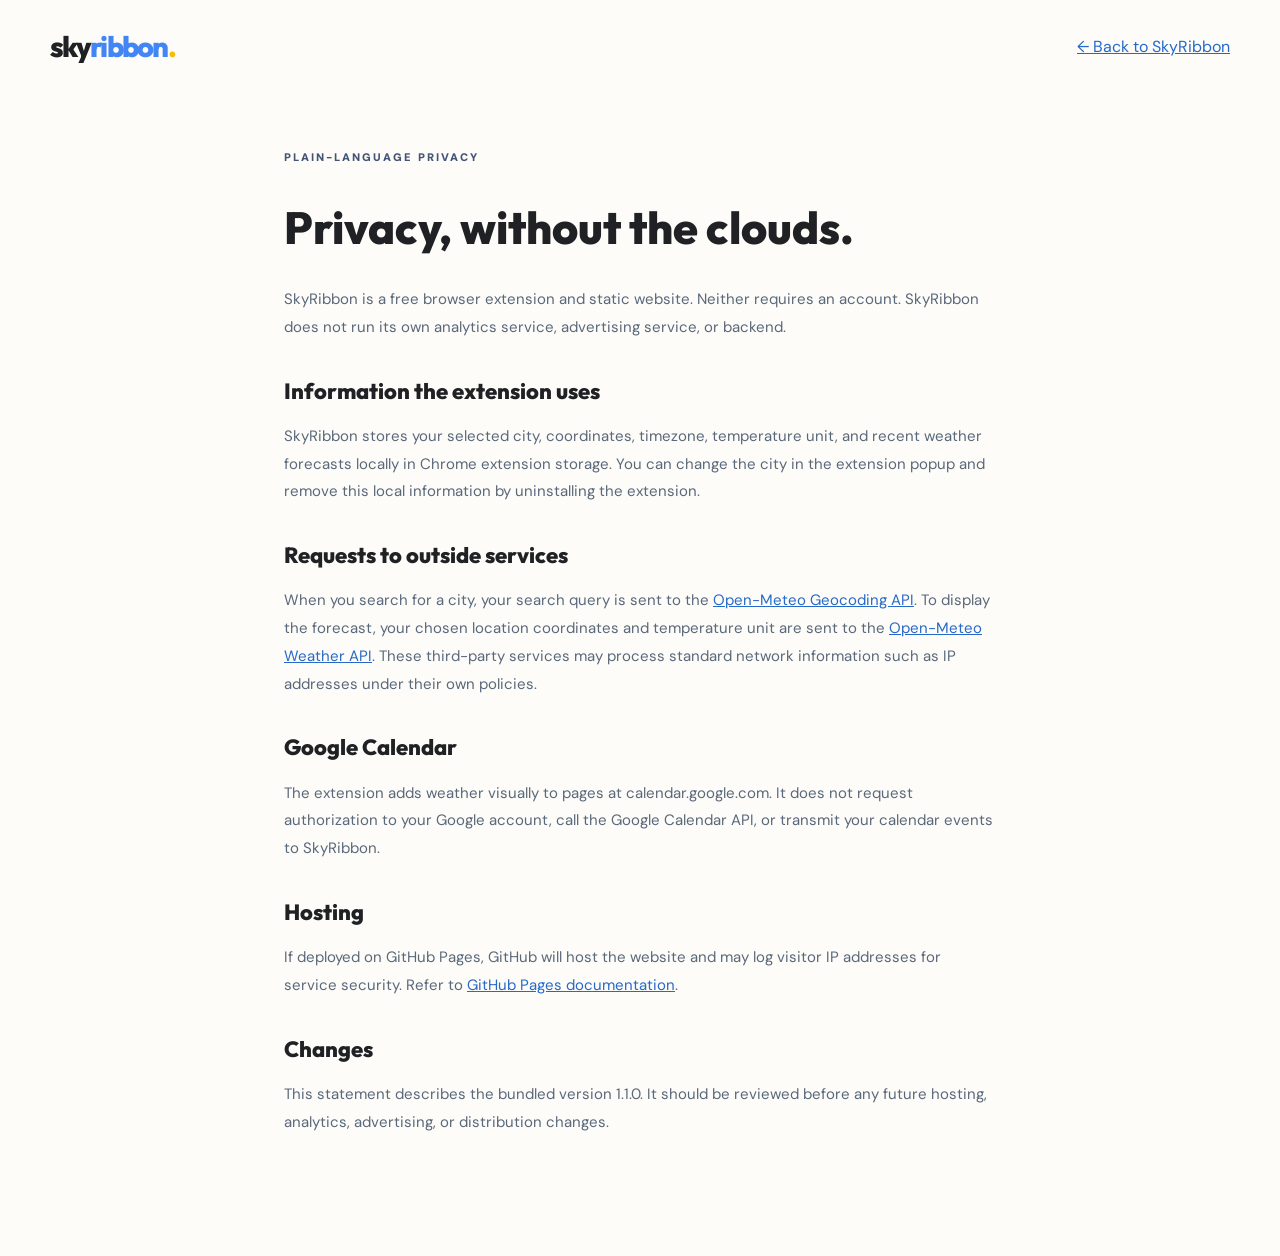
==== privacy.html @ b3537350 "Add files via upload" ====
<!doctype html><html lang="en"><head><meta charset="utf-8"><meta name="viewport" content="width=device-width, initial-scale=1"><title>Privacy — SkyRibbon</title><link rel="stylesheet" href="styles.css"><style>main{max-width:760px;margin:50px auto 120px;padding:0 24px}h1{font:800 45px Outfit,Arial}h2{font:800 22px Outfit,Arial;margin-top:35px}p,li{color:#59687b;font-size:15px;line-height:1.85}a:not(.wordmark){color:#2669c8;text-decoration:underline}</style></head><body><header class="site-header shell"><a class="wordmark" href="index.html"><span>sky<span class="wordmark-color">ribbon</span><span class="wordmark-period">.</span></span></a><a href="index.html">← Back to SkyRibbon</a></header><main><span class="section-kicker">PLAIN-LANGUAGE PRIVACY</span><h1>Privacy, without the clouds.</h1><p>SkyRibbon is a free browser extension and static website. Neither requires an account. SkyRibbon does not run its own analytics service, advertising service, or backend.</p><h2>Information the extension uses</h2><p>SkyRibbon stores your selected city, coordinates, timezone, temperature unit, and recent weather forecasts locally in Chrome extension storage. You can change the city in the extension popup and remove this local information by uninstalling the extension.</p><h2>Requests to outside services</h2><p>When you search for a city, your search query is sent to the <a href="https://open-meteo.com/en/docs/geocoding-api">Open-Meteo Geocoding API</a>. To display the forecast, your chosen location coordinates and temperature unit are sent to the <a href="https://open-meteo.com/en/docs">Open-Meteo Weather API</a>. These third-party services may process standard network information such as IP addresses under their own policies.</p><h2>Google Calendar</h2><p>The extension adds weather visually to pages at calendar.google.com. It does not request authorization to your Google account, call the Google Calendar API, or transmit your calendar events to SkyRibbon.</p><h2>Hosting</h2><p>If deployed on GitHub Pages, GitHub will host the website and may log visitor IP addresses for service security. Refer to <a href="https://docs.github.com/en/pages/getting-started-with-github-pages/what-is-github-pages">GitHub Pages documentation</a>.</p><h2>Changes</h2><p>This statement describes the bundled version 1.1.0. It should be reviewed before any future hosting, analytics, advertising, or distribution changes.</p></main></body></html>
---- styles.css ----
@import url('https://fonts.googleapis.com/css2?family=DM+Sans:wght@400;500;600;700;800&family=Outfit:wght@400;500;600;700;800;900&display=swap');
:root { --blue:#4285f4; --deepblue:#1c5ecc; --red:#ea4335; --yellow:#fbbc04; --green:#34a853; --ink:#202124; --muted:#69727d; --paper:#fdfcf8; --border:#e6e9ee; }
* {box-sizing:border-box} html {scroll-behavior:smooth} body {margin:0;color:var(--ink);background:var(--paper);font:16px/1.55 'DM Sans',Arial,sans-serif;overflow-x:hidden} button,input,select {font:inherit} a {color:inherit;text-decoration:none} .shell{width:min(1180px,calc(100% - 64px));margin:0 auto} a:focus-visible,button:focus-visible,input:focus-visible,select:focus-visible,summary:focus-visible{outline:3px solid #fbbc04;outline-offset:3px} [hidden]{display:none!important}
.site-header{height:94px;display:flex;align-items:center;justify-content:space-between;position:relative;z-index:4}.wordmark{display:inline-flex;gap:8px;align-items:center;font:800 29px/.95 Outfit,Arial,sans-serif;letter-spacing:-1.7px}.brand-icon{display:inline-flex;width:43px;height:43px}.brand-icon svg{width:100%;height:100%}.wordmark-color{color:var(--blue)}.wordmark-period{color:var(--yellow)}.nav-links{display:flex;gap:34px;align-items:center;font-size:13px;font-weight:700}.nav-links>a:not(.nav-pill):hover{color:var(--blue)}.nav-pill{display:inline-flex;align-items:center;gap:13px;background:var(--ink);color:white;padding:13px 20px;border-radius:30px;transition:.2s}.nav-pill:hover{background:var(--blue);transform:translateY(-2px)}.page-confetti{position:absolute;pointer-events:none;z-index:-1}.confetti-one{left:-42px;top:240px;width:100px;height:100px;border:18px solid #fbbc05;border-radius:50%;opacity:.65}.confetti-two{right:-50px;top:590px;width:110px;height:110px;background:#fce8e6;transform:rotate(19deg);border-radius:24px}
.hero{min-height:590px;display:grid;grid-template-columns:1fr 1.05fr;gap:25px;align-items:center;padding-bottom:72px}.hero-copy{padding:12px 0 0}.eyebrow,.section-kicker{font-size:11px;font-weight:900;letter-spacing:2px;color:#435477}.eyebrow-spark,.tiny-star{font-size:20px;color:var(--red);margin-right:8px;vertical-align:middle}.hero h1{font:800 clamp(48px,5vw,75px)/1.08 Outfit,Arial,sans-serif;letter-spacing:-3.7px;margin:20px 0 20px}.sunshine{position:relative;color:var(--blue);white-space:nowrap}.sun-doodle{position:absolute;right:-46px;top:-20px;color:var(--yellow);font:normal 45px sans-serif;transform:rotate(12deg)}.period{color:var(--red)}.hero-description{max-width:460px;font-size:17px;line-height:1.75;color:#606978;margin-bottom:26px}.hero-actions{display:flex;align-items:center;gap:20px;flex-wrap:wrap}.button{display:inline-flex;align-items:center;justify-content:space-between;gap:18px;border:0;border-radius:40px;padding:15px 23px;font-weight:800;font-size:14px;cursor:pointer;transition:transform .18s,background .18s}.button:hover{transform:translateY(-2px)}.button-blue{color:white;background:var(--blue);box-shadow:0 6px 0 rgba(65,133,244,.13)}.button-blue:hover{background:#1e66dc}.button-text{color:#344664;padding-left:2px;padding-right:2px}.button-text:hover{color:var(--blue)}.hero-facts{display:flex;gap:20px;flex-wrap:wrap;margin-top:30px;color:#6d7683;font-size:11px;font-weight:700}.fact-check{color:var(--green);font-size:15px;margin-right:5px}
.hero-illustration{height:500px;position:relative;display:flex;align-items:center;justify-content:center}.big-blue-circle{position:absolute;width:490px;height:490px;background:#e7f0ff;border-radius:50%;right:15px;top:15px}.big-blue-circle:before{content:'';position:absolute;inset:32px;border-radius:50%;border:2px dashed #bdd3fb}.hero-star{position:absolute;font-size:58px;z-index:2}.star-left{left:20px;top:70px;color:var(--red);transform:rotate(15deg)}.star-right{right:6px;bottom:85px;color:var(--green)}.hero-calendar{width:482px;height:329px;background:white;border-radius:22px;border:2px solid #dfe5ef;box-shadow:16px 20px 0 #cfdef8,0 20px 50px rgba(48,92,164,.13);position:relative;z-index:1;transform:rotate(-4deg);overflow:hidden}.fake-header{height:72px;padding:17px 21px;display:flex;align-items:center;gap:12px;border-bottom:1px solid #ecedf2;font-weight:800;font-size:18px}.fake-calendar-icon{background:#4285f4;width:38px;height:38px;border-radius:9px;position:relative;color:white;display:grid;place-items:center;font-size:20px}.icon-rings{position:absolute;top:-4px;width:20px;border-top:5px solid #fbbc05}.fake-dots{display:flex;gap:5px;margin-left:auto}.fake-dots i{width:6px;height:6px;background:#a4b0c0;border-radius:50%}.fake-days,.fake-forecast,.fake-numbers{display:grid;grid-template-columns:repeat(5,minmax(0,1fr));text-align:center;align-items:center}.fake-days{height:36px;font-size:11px;color:#7b8697;font-weight:800;letter-spacing:1px}.fake-forecast{padding:4px 8px;gap:5px}.fake-forecast span{color:white;font-size:10px;background:#476aa7;border-radius:8px;padding:7px 1px;white-space:nowrap;font-weight:800}.fake-numbers{height:56px;font-size:24px;font-weight:700;color:#344259}.fake-events{position:relative;height:125px;border-top:1px solid #e5eaf2;background:repeating-linear-gradient(90deg,#fff 0,#fff calc(20% - 1px),#e8edf3 calc(20% - 1px),#e8edf3 20%)}.event-chip{position:absolute;height:24px;border-radius:5px;padding:3px 10px;font-size:10px;font-weight:800;white-space:nowrap}.yellow-chip{background:#fdf0ba;left:22px;top:14px;width:135px}.green-chip{background:#d7f3df;top:43px;left:38%;width:47%}.red-chip{background:#fce0de;top:78px;right:10px}.floating-sun{position:absolute;z-index:2;top:21px;right:20px;width:96px;height:96px;border-radius:50%;background:#fbbc04;display:grid;place-items:center;transform:rotate(16deg);box-shadow:0 9px 0 #f6d560}.floating-sun span{font-size:63px;color:#fff3d1;line-height:1}.floating-note{position:absolute;bottom:10px;left:5px;z-index:2;background:#fff;border:2px solid #e4e9f1;padding:12px 16px;border-radius:25px;font-size:13px;font-weight:800;transform:rotate(6deg);box-shadow:0 6px 0 #e9ecee}.floating-note span{color:var(--red);margin-left:7px}
.ticker{overflow:hidden;background:#fbbc04;transform:rotate(-1deg) scale(1.01);height:52px;display:flex;align-items:center;white-space:nowrap;box-shadow:0 8px 0 rgba(255,188,4,.1)}.ticker>div{font-size:13px;letter-spacing:1.4px;font-weight:900;word-spacing:5px;min-width:max-content;animation:slide 32s linear infinite}.ticker span{font-size:22px;margin:0 16px;color:#fff}@keyframes slide{to{transform:translateX(-50%)}}
.config-section{padding-top:120px;padding-bottom:130px}.section-heading{text-align:center;margin-bottom:44px}.section-heading h2{font:800 clamp(38px,4.6vw,62px)/1.11 Outfit,Arial,sans-serif;letter-spacing:-2.5px;margin:13px 0 10px}.section-heading>p{color:#717985;max-width:540px;margin:0 auto;font-size:15px}.wavy-blue{color:var(--blue);position:relative}.wavy-blue:after,.wavy-red:after,.wavy-yellow:after{content:'';height:8px;position:absolute;bottom:-8px;left:4px;right:0;border-radius:50%;border-top:4px solid currentColor;transform:rotate(-3deg)}.config-layout{display:grid;grid-template-columns:.83fr 1.17fr;gap:26px;align-items:stretch}.config-card,.preview-card{border:1px solid #e4e8ef;border-radius:28px;background:white;box-shadow:0 14px 35px rgba(45,79,121,.045)}.config-card{padding:35px}.step-counter{background:#fff3c6;color:#956700;font-size:11px;font-weight:900;letter-spacing:1.3px;padding:9px 12px;border-radius:30px}.config-card h3,.preview-card h3{font:800 31px/1.2 Outfit,Arial,sans-serif;letter-spacing:-1px;margin:25px 0 8px}.config-card>p,.preview-card>p{font-size:13px;color:#758090;line-height:1.6}.location-form{margin-top:30px}.location-form label{font-size:11px;color:#526079;font-weight:900;letter-spacing:1px;display:block;margin-bottom:9px}.search-container{position:relative;display:flex;align-items:center;height:57px;border:2px solid #dfe5f0;border-radius:14px;padding:0 15px;gap:10px;color:#6d7890}.search-container:focus-within{border-color:var(--blue);box-shadow:0 0 0 4px #4285f41a}.search-container input{width:100%;min-width:0;border:0;background:transparent;outline:0;color:#1b2b43;font-size:16px;font-weight:700}.search-container input::-webkit-search-cancel-button{-webkit-appearance:none}.search-loading{font-size:24px;animation:spin 1s linear infinite}@keyframes spin{to{transform:rotate(360deg)}}.city-results{position:relative;background:#fff;border:1px solid #d6deeb;box-shadow:0 14px 35px #122c5020;border-radius:12px;margin-top:5px;overflow:hidden;max-height:245px;overflow-y:auto;z-index:5}.city-option{width:100%;display:flex;align-items:center;gap:10px;border:0;background:white;color:#263243;text-align:left;padding:12px 15px;cursor:pointer;border-bottom:1px solid #eef0f5;font-size:13px}.city-option:hover,.city-option:focus-visible{background:#edf4ff}.city-option .option-icon{color:var(--red)}.city-option strong{font-size:13px}.city-option small{display:block;font-size:11px;color:#7b8490}.current-city{display:flex;align-items:center;gap:9px;color:#607286;font-size:11px;font-weight:700;margin:12px 0 23px}.location-pin{color:var(--green)}.selected-check{margin-left:auto;color:var(--green)}.settings-row{display:flex;align-items:end;justify-content:space-between;gap:10px;padding:24px 0;border-top:1px solid #eaedf1}.settings-row label{margin:0 0 3px}.settings-row p{font-size:11px;color:#808a98;margin:0}.settings-row select{border:1px solid #dbe2ed;background:white;padding:10px;border-radius:10px;color:#2d4368;font-size:12px;font-weight:700;max-width:170px}.download-btn{width:100%;margin-top:15px;padding:18px 23px;border-radius:14px;font-size:15px}.download-btn:disabled{opacity:.55;cursor:wait}.download-status{text-align:center;font-size:11px!important;line-height:1.45!important;margin:14px 0 0!important}.download-status.error{color:#b2362b!important}.download-status.success{color:#1c8745!important}
.preview-card{padding:28px;background:#f4f8ff;overflow:hidden}.preview-top{display:flex;align-items:center;justify-content:space-between;font-size:10px;letter-spacing:1.3px;color:#587091;font-weight:900}.live-dot{width:8px;height:8px;border-radius:50%;display:inline-block;background:var(--green);margin-right:6px}.preview-live{background:#e0f4e7;color:#2b8252;padding:7px 10px;border-radius:20px;letter-spacing:0}.preview-card h3{margin-top:30px}.preview-card h3 span{color:var(--blue)}.calendar-preview{background:white;border:1px solid #dce4f2;border-radius:16px;box-shadow:0 10px 25px #1e497017;margin-top:25px;overflow:hidden}.cal-toolbar{height:59px;display:flex;align-items:center;padding:0 15px;gap:12px;border-bottom:1px solid #e9edf4;font-size:14px;font-weight:800}.cal-logo{width:30px;height:31px;background:#eaf2ff;border-radius:6px;position:relative;font:900 19px Outfit;display:grid;place-items:center;letter-spacing:-2px}.cal-logo-blue{color:#4285f4;display:inline}.cal-logo-green{color:#34a853;position:absolute;left:15px}.cal-mini-actions{margin-left:auto;color:#b0b8c4;font-weight:500}.cal-weather,.cal-days,.cal-dates{display:grid;grid-template-columns:repeat(7,minmax(0,1fr));align-items:center;text-align:center}.cal-weather{gap:4px;padding:10px 9px;background:#edf4ff;border-bottom:1px solid #e4e9f4;min-height:42px}.weather-chip{display:inline-flex;align-items:center;justify-content:center;gap:3px;padding:5px 1px;border-radius:7px;font-size:10px;font-weight:900;background:#446baf;color:white;min-height:26px;white-space:nowrap}.weather-chip.empty{background:transparent;color:#9ba7bc}.cal-days{padding:15px 9px 2px;font-size:10px;font-weight:800;color:#707b8b}.cal-dates{padding:4px 9px 16px;font:600 23px Outfit;color:#303b4e}.cal-dates .today{display:inline-flex;margin:auto;width:36px;height:36px;align-items:center;justify-content:center;border-radius:50%;background:#d2e3fc;color:#174ea6}.cal-events{height:152px;background:repeating-linear-gradient(to right,#fff 0,#fff calc(14.2857% - 1px),#edf0f5 calc(14.2857% - 1px),#edf0f5 14.2857%);border-top:1px solid #eceef3;position:relative}.cal-event{position:absolute;display:block;height:24px;border-radius:5px;font-weight:800;padding:4px 8px;font-size:9px;text-overflow:ellipsis;overflow:hidden;white-space:nowrap}.blue-event{background:#dce9fd;color:#3a68ad;left:2%;top:17px;width:39%}.yellow-event{background:#fce9ab;color:#94701b;left:43%;top:50px;width:36%}.green-event{background:#d2f0db;color:#228049;left:60%;top:91px;width:37%}.preview-caption{text-align:center;color:#49617e;font-size:12px;font-weight:700;margin:19px 0 1px}.preview-caption span{color:var(--blue);font-size:17px;margin-right:5px}.preview-error{font-size:11px!important;text-align:center;margin:10px 0 0!important;min-height:18px}.preview-error.alert{color:#a75e08!important}
.how-section{padding:105px 0;background:#f3f7ff;position:relative}.steps-grid{display:grid;grid-template-columns:repeat(3,1fr);gap:22px}.step-box{background:white;border:1px solid #e3eaf5;padding:33px 30px 38px;min-height:262px;border-radius:22px;position:relative}.step-shape{width:56px;height:56px;border-radius:18px;display:grid;place-items:center;font-size:31px;font-weight:800;transform:rotate(-7deg)}.blue-shape{background:#d7e6ff;color:#2d71de}.yellow-shape{background:#fff0b1;color:#bb8400}.green-shape{background:#d7f4de;color:#28934c}.step-index{position:absolute;right:28px;top:32px;color:#c8d5e9;font:900 29px Outfit}.step-box h3{font:800 23px Outfit;margin:21px 0 10px}.step-box p{font-size:13px;color:#737f8d;line-height:1.7;margin:0}.install-guide{margin:34px auto 0;background:white;border:1px solid #e2e8f2;border-radius:20px;padding:27px 35px;max-width:820px;display:grid;grid-template-columns:1fr auto;gap:2px 26px}.guide-label{color:#5677a5;font-size:11px;letter-spacing:1.3px;font-weight:900;grid-column:1/-1}.install-guide ol{margin:15px 0 0;padding-left:23px;font-size:13px;line-height:2;color:#435063}.install-guide li{padding-left:5px}.install-guide code{font:700 12px/1.5 monospace;background:#eff4fa;padding:4px 6px;border-radius:5px}.install-guide a{color:var(--blue);font-weight:800}.guide-aside{align-self:center;background:#fff8df;border-left:4px solid var(--yellow);border-radius:8px;padding:15px;font-size:12px;color:#7f6830;max-width:200px}
.color-section{padding:100px 0}.color-banner{min-height:364px;border-radius:28px;background:#4285f4;position:relative;overflow:hidden;display:flex;align-items:center;padding:58px 65px}.color-banner-copy{position:relative;z-index:2;max-width:520px;color:white}.color-banner-copy>span{letter-spacing:2px;font-size:11px;font-weight:900;color:#c5ddff}.color-banner h2{font:800 clamp(42px,5vw,66px)/1.05 Outfit;margin:15px 0;letter-spacing:-2.3px}.color-banner h2 em{color:#ffdd63;font-style:normal}.color-banner p{font-size:14px;color:#e6efff;max-width:365px;line-height:1.8}.button-white{background:white;color:#2565cc;margin-top:14px}.color-sun{position:absolute;right:130px;top:45px;width:205px;height:205px;border-radius:50%;background:#ffcf41;display:grid;place-items:center;color:#fff4b2;font-size:135px;transform:rotate(12deg);box-shadow:0 15px 0 #ffffff30}.color-cloud{position:absolute;right:40px;bottom:-150px;font-size:320px;color:#fff;opacity:.98}.color-star{position:absolute;right:78px;top:27px;color:#ea4335;font-size:65px;transform:rotate(15deg)}
.faq-section{padding:55px 0 120px}.faq-grid{display:grid;grid-template-columns:1fr 1fr;gap:14px 20px;align-items:start}.faq-grid details{background:white;border:1px solid #e6e9ee;border-radius:15px;padding:0 19px}.faq-grid summary{padding:20px 4px;cursor:pointer;font-weight:800;font-size:14px;display:flex;align-items:center;justify-content:space-between;gap:10px;list-style:none}.faq-grid summary::-webkit-details-marker{display:none}.faq-grid summary>span{font-size:24px;font-weight:400;color:var(--blue)}.faq-grid details[open] summary>span{transform:rotate(45deg)}.faq-grid p{font-size:12px;color:#697789;margin:-2px 4px 21px;line-height:1.7}.wavy-red{color:var(--red);position:relative}.wavy-yellow{color:#e9aa00;position:relative}.footer{background:#f0f4fc;border-top:1px solid #e3e9f3}.footer-inner{min-height:112px;display:flex;align-items:center;justify-content:space-between;gap:20px}.footer .wordmark{font-size:24px}.footer p{font-size:12px;color:#7d8796;max-width:430px;text-align:center}.footer p a{color:#3f77cc;text-decoration:underline}.footer span:last-child{font-size:11px;color:#7d8796}
@media(max-width:1100px){.hero{grid-template-columns:1fr 1fr;min-height:545px}.hero h1{font-size:60px}.hero-illustration{transform:scale(.85);transform-origin:center}.calendar-preview .weather-chip{font-size:9px}.config-card{padding:26px}}
@media(max-width:840px){.shell{width:min(700px,calc(100% - 36px))}.site-header{height:76px}.nav-links{gap:14px}.nav-links>a:not(.nav-pill){display:none}.hero{grid-template-columns:1fr;padding:30px 0 80px;gap:10px;text-align:center}.hero-copy{display:flex;align-items:center;flex-direction:column}.hero h1{font-size:clamp(48px,8vw,73px)}.hero-description{max-width:540px}.hero-illustration{transform:scale(.9);height:400px}.hero-facts{justify-content:center}.config-layout{grid-template-columns:1fr}.preview-card{min-height:460px}.steps-grid{grid-template-columns:1fr 1fr}.install-guide{grid-template-columns:1fr}.guide-aside{max-width:none}.color-banner{padding:45px}.color-cloud{right:-40px;opacity:.25}.color-sun{right:20px;opacity:.55}.faq-section{padding-bottom:80px}}
@media(max-width:560px){.page-confetti{display:none}.ticker{transform:none}.wordmark{font-size:24px}.brand-icon{width:37px;height:37px}.nav-pill{padding:10px 13px;font-size:11px}.hero{padding-top:12px;padding-bottom:40px}.eyebrow{font-size:9px;letter-spacing:1.4px}.hero h1{font-size:clamp(41px,11vw,56px);letter-spacing:-2.5px}.sun-doodle{right:-23px;top:-16px;font-size:27px}.hero-description{font-size:14px}.hero-actions{justify-content:center;gap:10px}.hero-facts{gap:12px}.hero-illustration{width:100%;height:300px;transform:none}.big-blue-circle{width:310px;height:310px;right:50%;transform:translateX(50%);top:0}.hero-calendar{width:320px;height:240px;border-radius:15px;box-shadow:9px 10px 0 #cfdef8;transform:rotate(-4deg)}.fake-header{height:55px;font-size:14px;padding:10px}.fake-days{height:27px;font-size:8px}.fake-forecast{padding:3px;gap:2px}.fake-forecast span{font-size:7px;padding:4px 0}.fake-numbers{height:40px;font-size:18px}.fake-events{height:100px}.floating-sun{width:55px;height:55px;right:0;top:10px}.floating-sun span{font-size:38px}.floating-note{font-size:9px;bottom:4px;left:0}.hero-star{font-size:30px}.star-left{top:15px;left:0}.star-right{bottom:0}.config-section{padding-top:85px;padding-bottom:85px}.section-heading h2{font-size:41px}.section-heading>p{font-size:13px}.config-card,.preview-card{padding:22px;border-radius:20px}.config-card h3,.preview-card h3{font-size:27px}.settings-row select{max-width:140px;font-size:11px;padding:9px 5px}.cal-weather{padding:8px 3px;gap:2px}.weather-chip{font-size:8px;min-height:24px;border-radius:5px;letter-spacing:-.3px}.cal-days{padding:10px 5px 1px}.cal-dates{padding:2px 5px 12px;font-size:19px}.cal-events{height:117px}.cal-event{font-size:8px}.preview-card{min-height:0}.how-section{padding:85px 0}.steps-grid{grid-template-columns:1fr}.step-box{min-height:0}.install-guide{padding:22px}.color-section{padding:75px 0}.color-banner{padding:35px 30px}.color-banner h2{font-size:48px}.color-sun{width:120px;height:120px;top:15px;right:-25px}.color-cloud{right:-100px}.faq-grid{grid-template-columns:1fr}.footer-inner{flex-direction:column;justify-content:center;text-align:center;padding:26px 0;gap:5px}.footer p{font-size:11px}.ticker{height:40px}.ticker>div{font-size:10px}}
@media(prefers-reduced-motion:reduce){html{scroll-behavior:auto}.ticker>div{animation:none}.search-loading{animation:none}*{transition:none!important}}
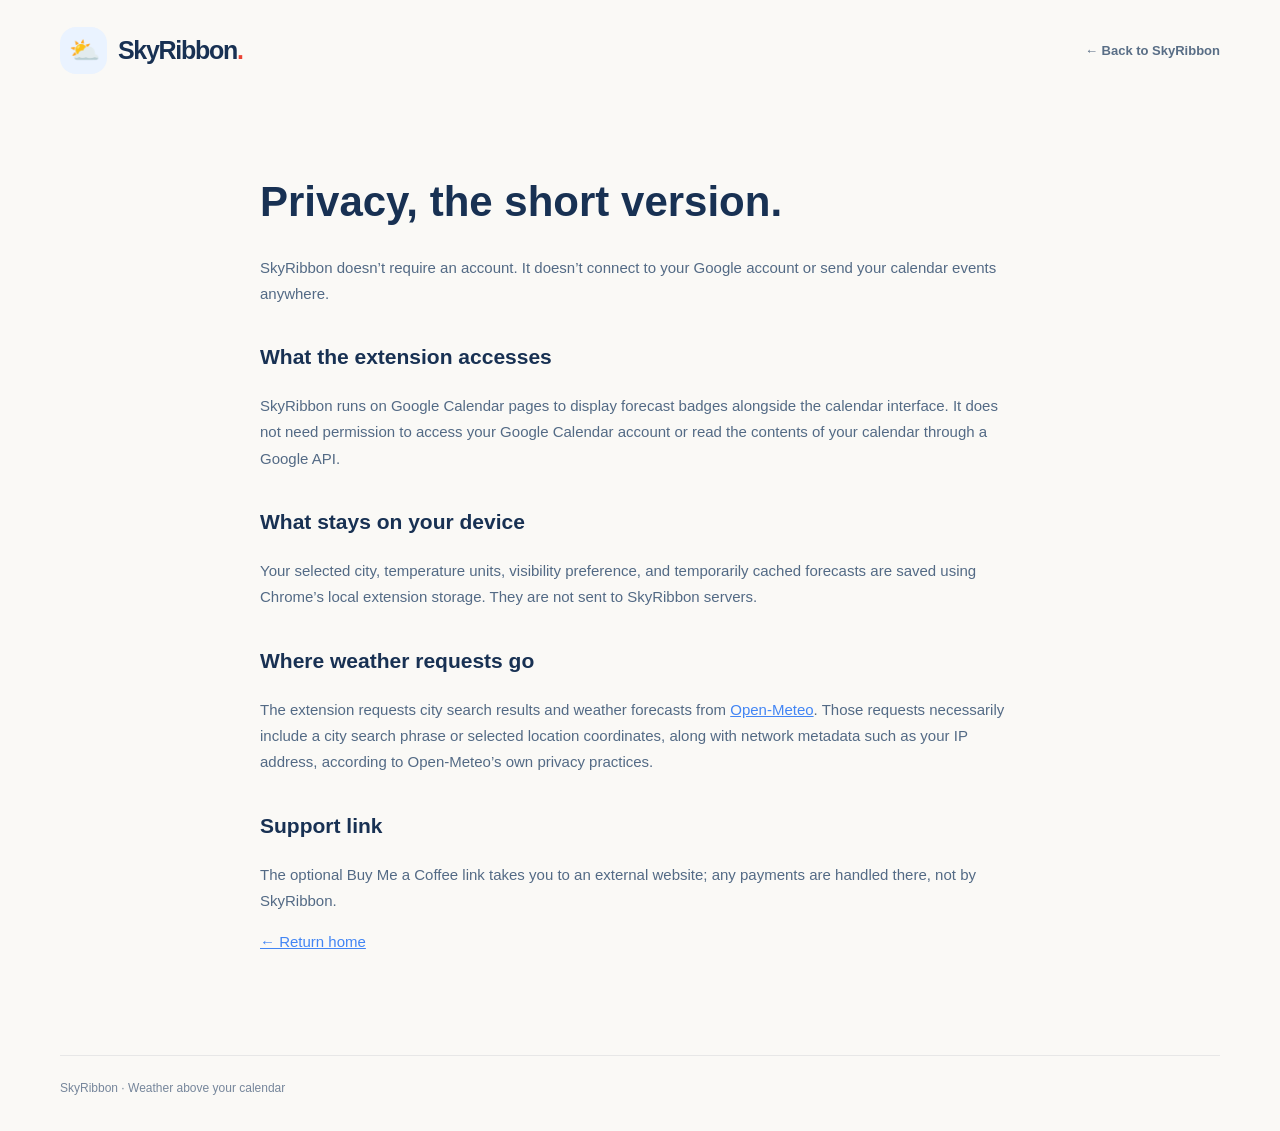
==== commit 6428edb4: "Add files via upload" ====
--- a/privacy.html
+++ b/privacy.html
@@ -1 +1 @@
-<!doctype html><html lang="en"><head><meta charset="utf-8"><meta name="viewport" content="width=device-width, initial-scale=1"><title>Privacy — SkyRibbon</title><link rel="stylesheet" href="styles.css"><style>main{max-width:760px;margin:50px auto 120px;padding:0 24px}h1{font:800 45px Outfit,Arial}h2{font:800 22px Outfit,Arial;margin-top:35px}p,li{color:#59687b;font-size:15px;line-height:1.85}a:not(.wordmark){color:#2669c8;text-decoration:underline}</style></head><body><header class="site-header shell"><a class="wordmark" href="index.html"><span>sky<span class="wordmark-color">ribbon</span><span class="wordmark-period">.</span></span></a><a href="index.html">← Back to SkyRibbon</a></header><main><span class="section-kicker">PLAIN-LANGUAGE PRIVACY</span><h1>Privacy, without the clouds.</h1><p>SkyRibbon is a free browser extension and static website. Neither requires an account. SkyRibbon does not run its own analytics service, advertising service, or backend.</p><h2>Information the extension uses</h2><p>SkyRibbon stores your selected city, coordinates, timezone, temperature unit, and recent weather forecasts locally in Chrome extension storage. You can change the city in the extension popup and remove this local information by uninstalling the extension.</p><h2>Requests to outside services</h2><p>When you search for a city, your search query is sent to the <a href="https://open-meteo.com/en/docs/geocoding-api">Open-Meteo Geocoding API</a>. To display the forecast, your chosen location coordinates and temperature unit are sent to the <a href="https://open-meteo.com/en/docs">Open-Meteo Weather API</a>. These third-party services may process standard network information such as IP addresses under their own policies.</p><h2>Google Calendar</h2><p>The extension adds weather visually to pages at calendar.google.com. It does not request authorization to your Google account, call the Google Calendar API, or transmit your calendar events to SkyRibbon.</p><h2>Hosting</h2><p>If deployed on GitHub Pages, GitHub will host the website and may log visitor IP addresses for service security. Refer to <a href="https://docs.github.com/en/pages/getting-started-with-github-pages/what-is-github-pages">GitHub Pages documentation</a>.</p><h2>Changes</h2><p>This statement describes the bundled version 1.1.0. It should be reviewed before any future hosting, analytics, advertising, or distribution changes.</p></main></body></html>
+<!doctype html><html lang="en"><head><meta charset="utf-8"><meta name="viewport" content="width=device-width,initial-scale=1"><title>Privacy · SkyRibbon</title><link rel="stylesheet" href="styles.css"><link rel="icon" href="favicon.svg" type="image/svg+xml"><style>.privacy{max-width:760px;margin:65px auto 100px;line-height:1.75;color:#536a85}.privacy h1{font-size:42px;color:#183153;margin-bottom:16px}.privacy h2{font-size:21px;color:#183153;margin-top:32px}.privacy p{font-size:15px}.privacy a{color:#4285f4;text-decoration:underline}</style></head><body><header class="site-header wrap"><a class="logo" href="index.html"><span class="logo-art" aria-hidden="true">⛅</span><span>SkyRibbon<span class="logodot">.</span></span></a><nav><a href="index.html">← Back to SkyRibbon</a></nav></header><main class="privacy wrap"><h1>Privacy, the short version.</h1><p>SkyRibbon doesn’t require an account. It doesn’t connect to your Google account or send your calendar events anywhere.</p><h2>What the extension accesses</h2><p>SkyRibbon runs on Google Calendar pages to display forecast badges alongside the calendar interface. It does not need permission to access your Google Calendar account or read the contents of your calendar through a Google API.</p><h2>What stays on your device</h2><p>Your selected city, temperature units, visibility preference, and temporarily cached forecasts are saved using Chrome’s local extension storage. They are not sent to SkyRibbon servers.</p><h2>Where weather requests go</h2><p>The extension requests city search results and weather forecasts from <a href="https://open-meteo.com/" target="_blank" rel="noopener noreferrer">Open-Meteo</a>. Those requests necessarily include a city search phrase or selected location coordinates, along with network metadata such as your IP address, according to Open-Meteo’s own privacy practices.</p><h2>Support link</h2><p>The optional Buy Me a Coffee link takes you to an external website; any payments are handled there, not by SkyRibbon.</p><p><a href="index.html">← Return home</a></p></main><footer class="wrap">SkyRibbon · Weather above your calendar</footer></body></html>
--- a/styles.css
+++ b/styles.css
@@ -1,16 +1,11 @@
-@import url('https://fonts.googleapis.com/css2?family=DM+Sans:wght@400;500;600;700;800&family=Outfit:wght@400;500;600;700;800;900&display=swap');
-:root { --blue:#4285f4; --deepblue:#1c5ecc; --red:#ea4335; --yellow:#fbbc04; --green:#34a853; --ink:#202124; --muted:#69727d; --paper:#fdfcf8; --border:#e6e9ee; }
-* {box-sizing:border-box} html {scroll-behavior:smooth} body {margin:0;color:var(--ink);background:var(--paper);font:16px/1.55 'DM Sans',Arial,sans-serif;overflow-x:hidden} button,input,select {font:inherit} a {color:inherit;text-decoration:none} .shell{width:min(1180px,calc(100% - 64px));margin:0 auto} a:focus-visible,button:focus-visible,input:focus-visible,select:focus-visible,summary:focus-visible{outline:3px solid #fbbc04;outline-offset:3px} [hidden]{display:none!important}
-.site-header{height:94px;display:flex;align-items:center;justify-content:space-between;position:relative;z-index:4}.wordmark{display:inline-flex;gap:8px;align-items:center;font:800 29px/.95 Outfit,Arial,sans-serif;letter-spacing:-1.7px}.brand-icon{display:inline-flex;width:43px;height:43px}.brand-icon svg{width:100%;height:100%}.wordmark-color{color:var(--blue)}.wordmark-period{color:var(--yellow)}.nav-links{display:flex;gap:34px;align-items:center;font-size:13px;font-weight:700}.nav-links>a:not(.nav-pill):hover{color:var(--blue)}.nav-pill{display:inline-flex;align-items:center;gap:13px;background:var(--ink);color:white;padding:13px 20px;border-radius:30px;transition:.2s}.nav-pill:hover{background:var(--blue);transform:translateY(-2px)}.page-confetti{position:absolute;pointer-events:none;z-index:-1}.confetti-one{left:-42px;top:240px;width:100px;height:100px;border:18px solid #fbbc05;border-radius:50%;opacity:.65}.confetti-two{right:-50px;top:590px;width:110px;height:110px;background:#fce8e6;transform:rotate(19deg);border-radius:24px}
-.hero{min-height:590px;display:grid;grid-template-columns:1fr 1.05fr;gap:25px;align-items:center;padding-bottom:72px}.hero-copy{padding:12px 0 0}.eyebrow,.section-kicker{font-size:11px;font-weight:900;letter-spacing:2px;color:#435477}.eyebrow-spark,.tiny-star{font-size:20px;color:var(--red);margin-right:8px;vertical-align:middle}.hero h1{font:800 clamp(48px,5vw,75px)/1.08 Outfit,Arial,sans-serif;letter-spacing:-3.7px;margin:20px 0 20px}.sunshine{position:relative;color:var(--blue);white-space:nowrap}.sun-doodle{position:absolute;right:-46px;top:-20px;color:var(--yellow);font:normal 45px sans-serif;transform:rotate(12deg)}.period{color:var(--red)}.hero-description{max-width:460px;font-size:17px;line-height:1.75;color:#606978;margin-bottom:26px}.hero-actions{display:flex;align-items:center;gap:20px;flex-wrap:wrap}.button{display:inline-flex;align-items:center;justify-content:space-between;gap:18px;border:0;border-radius:40px;padding:15px 23px;font-weight:800;font-size:14px;cursor:pointer;transition:transform .18s,background .18s}.button:hover{transform:translateY(-2px)}.button-blue{color:white;background:var(--blue);box-shadow:0 6px 0 rgba(65,133,244,.13)}.button-blue:hover{background:#1e66dc}.button-text{color:#344664;padding-left:2px;padding-right:2px}.button-text:hover{color:var(--blue)}.hero-facts{display:flex;gap:20px;flex-wrap:wrap;margin-top:30px;color:#6d7683;font-size:11px;font-weight:700}.fact-check{color:var(--green);font-size:15px;margin-right:5px}
-.hero-illustration{height:500px;position:relative;display:flex;align-items:center;justify-content:center}.big-blue-circle{position:absolute;width:490px;height:490px;background:#e7f0ff;border-radius:50%;right:15px;top:15px}.big-blue-circle:before{content:'';position:absolute;inset:32px;border-radius:50%;border:2px dashed #bdd3fb}.hero-star{position:absolute;font-size:58px;z-index:2}.star-left{left:20px;top:70px;color:var(--red);transform:rotate(15deg)}.star-right{right:6px;bottom:85px;color:var(--green)}.hero-calendar{width:482px;height:329px;background:white;border-radius:22px;border:2px solid #dfe5ef;box-shadow:16px 20px 0 #cfdef8,0 20px 50px rgba(48,92,164,.13);position:relative;z-index:1;transform:rotate(-4deg);overflow:hidden}.fake-header{height:72px;padding:17px 21px;display:flex;align-items:center;gap:12px;border-bottom:1px solid #ecedf2;font-weight:800;font-size:18px}.fake-calendar-icon{background:#4285f4;width:38px;height:38px;border-radius:9px;position:relative;color:white;display:grid;place-items:center;font-size:20px}.icon-rings{position:absolute;top:-4px;width:20px;border-top:5px solid #fbbc05}.fake-dots{display:flex;gap:5px;margin-left:auto}.fake-dots i{width:6px;height:6px;background:#a4b0c0;border-radius:50%}.fake-days,.fake-forecast,.fake-numbers{display:grid;grid-template-columns:repeat(5,minmax(0,1fr));text-align:center;align-items:center}.fake-days{height:36px;font-size:11px;color:#7b8697;font-weight:800;letter-spacing:1px}.fake-forecast{padding:4px 8px;gap:5px}.fake-forecast span{color:white;font-size:10px;background:#476aa7;border-radius:8px;padding:7px 1px;white-space:nowrap;font-weight:800}.fake-numbers{height:56px;font-size:24px;font-weight:700;color:#344259}.fake-events{position:relative;height:125px;border-top:1px solid #e5eaf2;background:repeating-linear-gradient(90deg,#fff 0,#fff calc(20% - 1px),#e8edf3 calc(20% - 1px),#e8edf3 20%)}.event-chip{position:absolute;height:24px;border-radius:5px;padding:3px 10px;font-size:10px;font-weight:800;white-space:nowrap}.yellow-chip{background:#fdf0ba;left:22px;top:14px;width:135px}.green-chip{background:#d7f3df;top:43px;left:38%;width:47%}.red-chip{background:#fce0de;top:78px;right:10px}.floating-sun{position:absolute;z-index:2;top:21px;right:20px;width:96px;height:96px;border-radius:50%;background:#fbbc04;display:grid;place-items:center;transform:rotate(16deg);box-shadow:0 9px 0 #f6d560}.floating-sun span{font-size:63px;color:#fff3d1;line-height:1}.floating-note{position:absolute;bottom:10px;left:5px;z-index:2;background:#fff;border:2px solid #e4e9f1;padding:12px 16px;border-radius:25px;font-size:13px;font-weight:800;transform:rotate(6deg);box-shadow:0 6px 0 #e9ecee}.floating-note span{color:var(--red);margin-left:7px}
-.ticker{overflow:hidden;background:#fbbc04;transform:rotate(-1deg) scale(1.01);height:52px;display:flex;align-items:center;white-space:nowrap;box-shadow:0 8px 0 rgba(255,188,4,.1)}.ticker>div{font-size:13px;letter-spacing:1.4px;font-weight:900;word-spacing:5px;min-width:max-content;animation:slide 32s linear infinite}.ticker span{font-size:22px;margin:0 16px;color:#fff}@keyframes slide{to{transform:translateX(-50%)}}
-.config-section{padding-top:120px;padding-bottom:130px}.section-heading{text-align:center;margin-bottom:44px}.section-heading h2{font:800 clamp(38px,4.6vw,62px)/1.11 Outfit,Arial,sans-serif;letter-spacing:-2.5px;margin:13px 0 10px}.section-heading>p{color:#717985;max-width:540px;margin:0 auto;font-size:15px}.wavy-blue{color:var(--blue);position:relative}.wavy-blue:after,.wavy-red:after,.wavy-yellow:after{content:'';height:8px;position:absolute;bottom:-8px;left:4px;right:0;border-radius:50%;border-top:4px solid currentColor;transform:rotate(-3deg)}.config-layout{display:grid;grid-template-columns:.83fr 1.17fr;gap:26px;align-items:stretch}.config-card,.preview-card{border:1px solid #e4e8ef;border-radius:28px;background:white;box-shadow:0 14px 35px rgba(45,79,121,.045)}.config-card{padding:35px}.step-counter{background:#fff3c6;color:#956700;font-size:11px;font-weight:900;letter-spacing:1.3px;padding:9px 12px;border-radius:30px}.config-card h3,.preview-card h3{font:800 31px/1.2 Outfit,Arial,sans-serif;letter-spacing:-1px;margin:25px 0 8px}.config-card>p,.preview-card>p{font-size:13px;color:#758090;line-height:1.6}.location-form{margin-top:30px}.location-form label{font-size:11px;color:#526079;font-weight:900;letter-spacing:1px;display:block;margin-bottom:9px}.search-container{position:relative;display:flex;align-items:center;height:57px;border:2px solid #dfe5f0;border-radius:14px;padding:0 15px;gap:10px;color:#6d7890}.search-container:focus-within{border-color:var(--blue);box-shadow:0 0 0 4px #4285f41a}.search-container input{width:100%;min-width:0;border:0;background:transparent;outline:0;color:#1b2b43;font-size:16px;font-weight:700}.search-container input::-webkit-search-cancel-button{-webkit-appearance:none}.search-loading{font-size:24px;animation:spin 1s linear infinite}@keyframes spin{to{transform:rotate(360deg)}}.city-results{position:relative;background:#fff;border:1px solid #d6deeb;box-shadow:0 14px 35px #122c5020;border-radius:12px;margin-top:5px;overflow:hidden;max-height:245px;overflow-y:auto;z-index:5}.city-option{width:100%;display:flex;align-items:center;gap:10px;border:0;background:white;color:#263243;text-align:left;padding:12px 15px;cursor:pointer;border-bottom:1px solid #eef0f5;font-size:13px}.city-option:hover,.city-option:focus-visible{background:#edf4ff}.city-option .option-icon{color:var(--red)}.city-option strong{font-size:13px}.city-option small{display:block;font-size:11px;color:#7b8490}.current-city{display:flex;align-items:center;gap:9px;color:#607286;font-size:11px;font-weight:700;margin:12px 0 23px}.location-pin{color:var(--green)}.selected-check{margin-left:auto;color:var(--green)}.settings-row{display:flex;align-items:end;justify-content:space-between;gap:10px;padding:24px 0;border-top:1px solid #eaedf1}.settings-row label{margin:0 0 3px}.settings-row p{font-size:11px;color:#808a98;margin:0}.settings-row select{border:1px solid #dbe2ed;background:white;padding:10px;border-radius:10px;color:#2d4368;font-size:12px;font-weight:700;max-width:170px}.download-btn{width:100%;margin-top:15px;padding:18px 23px;border-radius:14px;font-size:15px}.download-btn:disabled{opacity:.55;cursor:wait}.download-status{text-align:center;font-size:11px!important;line-height:1.45!important;margin:14px 0 0!important}.download-status.error{color:#b2362b!important}.download-status.success{color:#1c8745!important}
-.preview-card{padding:28px;background:#f4f8ff;overflow:hidden}.preview-top{display:flex;align-items:center;justify-content:space-between;font-size:10px;letter-spacing:1.3px;color:#587091;font-weight:900}.live-dot{width:8px;height:8px;border-radius:50%;display:inline-block;background:var(--green);margin-right:6px}.preview-live{background:#e0f4e7;color:#2b8252;padding:7px 10px;border-radius:20px;letter-spacing:0}.preview-card h3{margin-top:30px}.preview-card h3 span{color:var(--blue)}.calendar-preview{background:white;border:1px solid #dce4f2;border-radius:16px;box-shadow:0 10px 25px #1e497017;margin-top:25px;overflow:hidden}.cal-toolbar{height:59px;display:flex;align-items:center;padding:0 15px;gap:12px;border-bottom:1px solid #e9edf4;font-size:14px;font-weight:800}.cal-logo{width:30px;height:31px;background:#eaf2ff;border-radius:6px;position:relative;font:900 19px Outfit;display:grid;place-items:center;letter-spacing:-2px}.cal-logo-blue{color:#4285f4;display:inline}.cal-logo-green{color:#34a853;position:absolute;left:15px}.cal-mini-actions{margin-left:auto;color:#b0b8c4;font-weight:500}.cal-weather,.cal-days,.cal-dates{display:grid;grid-template-columns:repeat(7,minmax(0,1fr));align-items:center;text-align:center}.cal-weather{gap:4px;padding:10px 9px;background:#edf4ff;border-bottom:1px solid #e4e9f4;min-height:42px}.weather-chip{display:inline-flex;align-items:center;justify-content:center;gap:3px;padding:5px 1px;border-radius:7px;font-size:10px;font-weight:900;background:#446baf;color:white;min-height:26px;white-space:nowrap}.weather-chip.empty{background:transparent;color:#9ba7bc}.cal-days{padding:15px 9px 2px;font-size:10px;font-weight:800;color:#707b8b}.cal-dates{padding:4px 9px 16px;font:600 23px Outfit;color:#303b4e}.cal-dates .today{display:inline-flex;margin:auto;width:36px;height:36px;align-items:center;justify-content:center;border-radius:50%;background:#d2e3fc;color:#174ea6}.cal-events{height:152px;background:repeating-linear-gradient(to right,#fff 0,#fff calc(14.2857% - 1px),#edf0f5 calc(14.2857% - 1px),#edf0f5 14.2857%);border-top:1px solid #eceef3;position:relative}.cal-event{position:absolute;display:block;height:24px;border-radius:5px;font-weight:800;padding:4px 8px;font-size:9px;text-overflow:ellipsis;overflow:hidden;white-space:nowrap}.blue-event{background:#dce9fd;color:#3a68ad;left:2%;top:17px;width:39%}.yellow-event{background:#fce9ab;color:#94701b;left:43%;top:50px;width:36%}.green-event{background:#d2f0db;color:#228049;left:60%;top:91px;width:37%}.preview-caption{text-align:center;color:#49617e;font-size:12px;font-weight:700;margin:19px 0 1px}.preview-caption span{color:var(--blue);font-size:17px;margin-right:5px}.preview-error{font-size:11px!important;text-align:center;margin:10px 0 0!important;min-height:18px}.preview-error.alert{color:#a75e08!important}
-.how-section{padding:105px 0;background:#f3f7ff;position:relative}.steps-grid{display:grid;grid-template-columns:repeat(3,1fr);gap:22px}.step-box{background:white;border:1px solid #e3eaf5;padding:33px 30px 38px;min-height:262px;border-radius:22px;position:relative}.step-shape{width:56px;height:56px;border-radius:18px;display:grid;place-items:center;font-size:31px;font-weight:800;transform:rotate(-7deg)}.blue-shape{background:#d7e6ff;color:#2d71de}.yellow-shape{background:#fff0b1;color:#bb8400}.green-shape{background:#d7f4de;color:#28934c}.step-index{position:absolute;right:28px;top:32px;color:#c8d5e9;font:900 29px Outfit}.step-box h3{font:800 23px Outfit;margin:21px 0 10px}.step-box p{font-size:13px;color:#737f8d;line-height:1.7;margin:0}.install-guide{margin:34px auto 0;background:white;border:1px solid #e2e8f2;border-radius:20px;padding:27px 35px;max-width:820px;display:grid;grid-template-columns:1fr auto;gap:2px 26px}.guide-label{color:#5677a5;font-size:11px;letter-spacing:1.3px;font-weight:900;grid-column:1/-1}.install-guide ol{margin:15px 0 0;padding-left:23px;font-size:13px;line-height:2;color:#435063}.install-guide li{padding-left:5px}.install-guide code{font:700 12px/1.5 monospace;background:#eff4fa;padding:4px 6px;border-radius:5px}.install-guide a{color:var(--blue);font-weight:800}.guide-aside{align-self:center;background:#fff8df;border-left:4px solid var(--yellow);border-radius:8px;padding:15px;font-size:12px;color:#7f6830;max-width:200px}
-.color-section{padding:100px 0}.color-banner{min-height:364px;border-radius:28px;background:#4285f4;position:relative;overflow:hidden;display:flex;align-items:center;padding:58px 65px}.color-banner-copy{position:relative;z-index:2;max-width:520px;color:white}.color-banner-copy>span{letter-spacing:2px;font-size:11px;font-weight:900;color:#c5ddff}.color-banner h2{font:800 clamp(42px,5vw,66px)/1.05 Outfit;margin:15px 0;letter-spacing:-2.3px}.color-banner h2 em{color:#ffdd63;font-style:normal}.color-banner p{font-size:14px;color:#e6efff;max-width:365px;line-height:1.8}.button-white{background:white;color:#2565cc;margin-top:14px}.color-sun{position:absolute;right:130px;top:45px;width:205px;height:205px;border-radius:50%;background:#ffcf41;display:grid;place-items:center;color:#fff4b2;font-size:135px;transform:rotate(12deg);box-shadow:0 15px 0 #ffffff30}.color-cloud{position:absolute;right:40px;bottom:-150px;font-size:320px;color:#fff;opacity:.98}.color-star{position:absolute;right:78px;top:27px;color:#ea4335;font-size:65px;transform:rotate(15deg)}
-.faq-section{padding:55px 0 120px}.faq-grid{display:grid;grid-template-columns:1fr 1fr;gap:14px 20px;align-items:start}.faq-grid details{background:white;border:1px solid #e6e9ee;border-radius:15px;padding:0 19px}.faq-grid summary{padding:20px 4px;cursor:pointer;font-weight:800;font-size:14px;display:flex;align-items:center;justify-content:space-between;gap:10px;list-style:none}.faq-grid summary::-webkit-details-marker{display:none}.faq-grid summary>span{font-size:24px;font-weight:400;color:var(--blue)}.faq-grid details[open] summary>span{transform:rotate(45deg)}.faq-grid p{font-size:12px;color:#697789;margin:-2px 4px 21px;line-height:1.7}.wavy-red{color:var(--red);position:relative}.wavy-yellow{color:#e9aa00;position:relative}.footer{background:#f0f4fc;border-top:1px solid #e3e9f3}.footer-inner{min-height:112px;display:flex;align-items:center;justify-content:space-between;gap:20px}.footer .wordmark{font-size:24px}.footer p{font-size:12px;color:#7d8796;max-width:430px;text-align:center}.footer p a{color:#3f77cc;text-decoration:underline}.footer span:last-child{font-size:11px;color:#7d8796}
-@media(max-width:1100px){.hero{grid-template-columns:1fr 1fr;min-height:545px}.hero h1{font-size:60px}.hero-illustration{transform:scale(.85);transform-origin:center}.calendar-preview .weather-chip{font-size:9px}.config-card{padding:26px}}
-@media(max-width:840px){.shell{width:min(700px,calc(100% - 36px))}.site-header{height:76px}.nav-links{gap:14px}.nav-links>a:not(.nav-pill){display:none}.hero{grid-template-columns:1fr;padding:30px 0 80px;gap:10px;text-align:center}.hero-copy{display:flex;align-items:center;flex-direction:column}.hero h1{font-size:clamp(48px,8vw,73px)}.hero-description{max-width:540px}.hero-illustration{transform:scale(.9);height:400px}.hero-facts{justify-content:center}.config-layout{grid-template-columns:1fr}.preview-card{min-height:460px}.steps-grid{grid-template-columns:1fr 1fr}.install-guide{grid-template-columns:1fr}.guide-aside{max-width:none}.color-banner{padding:45px}.color-cloud{right:-40px;opacity:.25}.color-sun{right:20px;opacity:.55}.faq-section{padding-bottom:80px}}
-@media(max-width:560px){.page-confetti{display:none}.ticker{transform:none}.wordmark{font-size:24px}.brand-icon{width:37px;height:37px}.nav-pill{padding:10px 13px;font-size:11px}.hero{padding-top:12px;padding-bottom:40px}.eyebrow{font-size:9px;letter-spacing:1.4px}.hero h1{font-size:clamp(41px,11vw,56px);letter-spacing:-2.5px}.sun-doodle{right:-23px;top:-16px;font-size:27px}.hero-description{font-size:14px}.hero-actions{justify-content:center;gap:10px}.hero-facts{gap:12px}.hero-illustration{width:100%;height:300px;transform:none}.big-blue-circle{width:310px;height:310px;right:50%;transform:translateX(50%);top:0}.hero-calendar{width:320px;height:240px;border-radius:15px;box-shadow:9px 10px 0 #cfdef8;transform:rotate(-4deg)}.fake-header{height:55px;font-size:14px;padding:10px}.fake-days{height:27px;font-size:8px}.fake-forecast{padding:3px;gap:2px}.fake-forecast span{font-size:7px;padding:4px 0}.fake-numbers{height:40px;font-size:18px}.fake-events{height:100px}.floating-sun{width:55px;height:55px;right:0;top:10px}.floating-sun span{font-size:38px}.floating-note{font-size:9px;bottom:4px;left:0}.hero-star{font-size:30px}.star-left{top:15px;left:0}.star-right{bottom:0}.config-section{padding-top:85px;padding-bottom:85px}.section-heading h2{font-size:41px}.section-heading>p{font-size:13px}.config-card,.preview-card{padding:22px;border-radius:20px}.config-card h3,.preview-card h3{font-size:27px}.settings-row select{max-width:140px;font-size:11px;padding:9px 5px}.cal-weather{padding:8px 3px;gap:2px}.weather-chip{font-size:8px;min-height:24px;border-radius:5px;letter-spacing:-.3px}.cal-days{padding:10px 5px 1px}.cal-dates{padding:2px 5px 12px;font-size:19px}.cal-events{height:117px}.cal-event{font-size:8px}.preview-card{min-height:0}.how-section{padding:85px 0}.steps-grid{grid-template-columns:1fr}.step-box{min-height:0}.install-guide{padding:22px}.color-section{padding:75px 0}.color-banner{padding:35px 30px}.color-banner h2{font-size:48px}.color-sun{width:120px;height:120px;top:15px;right:-25px}.color-cloud{right:-100px}.faq-grid{grid-template-columns:1fr}.footer-inner{flex-direction:column;justify-content:center;text-align:center;padding:26px 0;gap:5px}.footer p{font-size:11px}.ticker{height:40px}.ticker>div{font-size:10px}}
-@media(prefers-reduced-motion:reduce){html{scroll-behavior:auto}.ticker>div{animation:none}.search-loading{animation:none}*{transition:none!important}}
+:root{--ink:#183153;--muted:#5f7189;--blue:#4285f4;--red:#ea4335;--yellow:#fbbc05;--green:#34a853;--cream:#faf9f6;--border:#e8e9ea;font-family:Arial,"Helvetica Neue",sans-serif;font-synthesis:none;scroll-behavior:smooth}
+*{box-sizing:border-box}body{background:var(--cream);margin:0;color:var(--ink);overflow-x:hidden}a{text-decoration:none;color:inherit}.wrap{width:min(1160px,calc(100% - 64px));margin-inline:auto}.site-header{height:100px;display:flex;align-items:center;justify-content:space-between;position:relative;z-index:2}.logo{display:flex;align-items:center;font-size:25px;font-weight:800;letter-spacing:-1.3px;gap:11px}.logo-art{display:grid;place-items:center;width:47px;height:47px;border-radius:16px;background:#eaf3ff}.logo-art svg{width:38px;height:38px}.logodot{color:var(--red)}nav{display:flex;align-items:center;gap:36px;font-weight:700;font-size:13px}nav>a:first-child{color:#596e86}nav>a:hover{color:var(--blue)}.coffee-link{padding:12px 17px;border:1px solid #e2e3e1;border-radius:999px;background:#fff;color:var(--ink);box-shadow:0 3px 9px #00000008}nav .coffee-link:hover{background:#fff9e8;color:var(--ink)}
+.hero{min-height:578px;display:grid;grid-template-columns:47% 53%;align-items:center;gap:5px;position:relative;padding:38px 0 60px}.hero-copy{z-index:1;padding-bottom:23px}.eyebrow{font-size:11px;font-weight:800;letter-spacing:2px;color:#6b7b92;display:flex;align-items:center;gap:10px}.eyebrow-dot{width:11px;height:11px;border-radius:50%;display:inline-block;background:var(--green);box-shadow:inset -2px -2px 0 #148038}.hero h1{font-size:clamp(46px,5.3vw,76px);line-height:1.08;letter-spacing:-3.7px;margin:23px 0 22px;font-weight:800;max-width:570px}.highlight{position:relative;color:var(--blue);white-space:nowrap}.highlight-line{position:absolute;left:0;bottom:-7px;width:98%;height:8px;border-radius:60% 40% 50% 50%;background:var(--yellow);transform:rotate(-1.5deg)}.period{color:var(--red)}.lead{font-size:18px;line-height:1.6;color:var(--muted);max-width:420px;margin:0 0 30px}.download{display:inline-flex;align-items:center;justify-content:center;gap:12px;border-radius:15px;background:var(--blue);color:#fff;padding:19px 24px;font-size:16px;font-weight:800;box-shadow:0 7px 0 #2b62c4;transition:transform .18s,box-shadow .18s}.download:hover{transform:translateY(-2px);box-shadow:0 9px 0 #2b62c4}.download:active{transform:translateY(5px);box-shadow:0 2px 0 #2b62c4}.under-download{display:flex;align-items:center;gap:9px;margin-top:21px;color:#718096;font-size:12px;font-weight:700}.green-tick{color:var(--green);font-weight:900}.tiny-divider{width:4px;height:4px;background:#aebbc9;border-radius:50%}
+.hero-art{height:470px;display:flex;align-items:center;justify-content:center;position:relative}.calendar-frame{position:relative;width:100%;max-width:650px;background:white;border:1px solid #dcdfe6;border-radius:24px;box-shadow:0 34px 70px #304a6e1c,0 4px 0 #d6dfef;transform:rotate(2deg);overflow:hidden}.mock-top{display:flex;align-items:center;gap:10px;color:#53647d;border-bottom:1px solid #e9edf3;height:61px;padding:0 19px;font-size:12px;font-weight:800}.mock-dots{display:flex;gap:6px;margin-right:10px}.mock-dots i{display:block;width:9px;height:9px;border-radius:50%;background:#ea4335}.mock-dots i:nth-child(2){background:#fbbc05}.mock-dots i:nth-child(3){background:#34a853}.mini-calendar{margin-right:5px;color:#4285f4;font-size:17px}.mock-menu{margin-left:auto;letter-spacing:3px;color:#a1abc0}.mock-content{padding:21px 13px 27px}.mock-weather,.mock-days{display:grid;grid-template-columns:repeat(5,minmax(0,1fr));gap:6px;text-align:center}.forecast-pill{white-space:nowrap;font-size:12px;font-weight:800;background:#e8f0ff;color:#2b63b9;border-radius:12px;padding:12px 2px;box-shadow:0 1px 0 #bad1f8}.forecast-pill span{vertical-align:middle}.mock-days{margin-top:16px}.mock-days div{display:flex;align-items:center;flex-direction:column;gap:10px;padding:0 0 16px}.mock-days span{font-weight:800;letter-spacing:1.5px;color:#8e9aac;font-size:10px}.mock-days strong{color:#263b59;font-size:28px;letter-spacing:-1px}.events-grid{border-top:1px solid #e5ebf0;display:grid;grid-template-columns:repeat(5,1fr);gap:7px;padding-top:14px;min-height:110px;align-items:start}.event{font-size:10px;font-weight:700;padding:10px 8px;border-radius:6px;white-space:nowrap;overflow:hidden;text-overflow:ellipsis}.event.yellow{background:#fff0c3;color:#80621a;grid-column:span 2}.event.blue{background:#dceafe;color:#285dad}.event.green{background:#d9f5e1;color:#287847}.event.red{background:#ffe1df;color:#b33d34}.mini-sticker{position:absolute;z-index:1;bottom:8px;right:-12px;background:#fbbc05;border:3px solid #fff;border-radius:18px;padding:17px 22px;transform:rotate(-7deg);color:#563e00;font-size:15px;font-weight:800;line-height:1.4;box-shadow:0 10px 20px #1112}.mini-sticker span{display:block;font-size:24px;margin-bottom:3px}.spark{position:absolute;z-index:1}.spark-yellow{right:43px;top:12px;color:var(--yellow);font-size:67px;transform:rotate(12deg)}.spark-red{left:10px;bottom:20px;color:var(--red);font-size:25px}.confetti{position:absolute;pointer-events:none;opacity:.9}.c-red{width:20px;height:20px;border:5px solid var(--red);border-radius:50%;top:220px;left:3.5%}.c-yellow{width:14px;height:14px;background:var(--yellow);transform:rotate(28deg);top:170px;right:8%}.c-blue{width:12px;height:12px;background:var(--blue);border-radius:50%;top:505px;left:8%}.c-green{width:8px;height:30px;background:var(--green);transform:rotate(35deg);top:610px;right:5%}
+.install{padding:85px 0 92px;border-top:1px solid #e8e9e7}.install-heading{text-align:center}.install-heading .eyebrow{justify-content:center}.install h2{font-size:38px;letter-spacing:-1.7px;line-height:1.12;margin:12px 0 36px}.install h2 span{color:var(--blue)}.step-grid{display:grid;grid-template-columns:repeat(3,minmax(0,1fr));gap:20px}.step{background:#fff;border:1px solid #e8eaf0;border-radius:20px;padding:27px 26px 23px;min-height:194px;box-shadow:0 4px 10px #1f375405}.step-num{display:inline-flex;border-radius:10px;min-width:46px;min-height:43px;align-items:center;justify-content:center;font-size:18px;font-weight:900}.step-num.blue{background:#e5efff;color:#3474d9}.step-num.yellow{background:#fff2c9;color:#9f7600}.step-num.green{background:#e4f6e9;color:#268a45}.step h3{font-size:17px;letter-spacing:-.35px;margin:21px 0 8px}.step p{color:#66758a;line-height:1.55;margin:0;font-size:13.5px}.step strong{color:#435a77}.step code{background:#eff4fc;padding:2px 5px;border-radius:4px;font-size:12px;color:#255eb2;white-space:nowrap}
+.closing{background:#eaf3ff;border-radius:23px;min-height:111px;display:flex;align-items:center;justify-content:space-between;padding:25px 33px;margin-bottom:51px}.closing div{display:flex;align-items:center;gap:13px}.closing div span{font-size:27px}.closing strong{font-size:20px;letter-spacing:-.6px}.closing>a{background:#fff;color:#2b70d1;font-weight:800;padding:14px 21px;border-radius:12px;box-shadow:0 3px 8px #153d8315;font-size:13px}.closing>a:hover{background:#f7faff}footer{border-top:1px solid #e7e7e7;padding:25px 0 36px;display:flex;justify-content:space-between;gap:20px;color:#76869b;font-size:12px}footer a:hover{color:var(--blue)}.foot-sep{margin:0 10px;color:#b8c4d2}
+@media(max-width:1100px){.hero h1{font-size:clamp(42px,5.6vw,62px);letter-spacing:-2.8px}.forecast-pill{font-size:10px}.hero{gap:0}.mini-sticker{right:-9px}}
+@media(max-width:780px){.wrap{width:min(620px,calc(100% - 38px))}.site-header{height:82px}.logo{font-size:23px}nav{gap:14px}nav>a:first-child{display:none}.coffee-link{font-size:11px;padding:11px 12px}.hero{padding:45px 0 80px;display:flex;flex-direction:column;min-height:0}.hero-copy{text-align:center;padding:0}.eyebrow{justify-content:center}.hero h1{margin:22px auto 17px;font-size:clamp(43px,8.7vw,63px);letter-spacing:-2.3px;max-width:620px}.lead{margin:0 auto 27px;font-size:16px}.under-download{justify-content:center}.hero-art{width:100%;height:350px;margin-top:20px}.calendar-frame{max-width:540px}.spark-yellow{right:8%;top:-7px}.mini-sticker{bottom:0;right:1%;font-size:12px;padding:10px 15px}.mini-sticker span{font-size:20px}.install{padding:64px 0}.step-grid{grid-template-columns:1fr;gap:13px}.step{min-height:0;padding:21px;display:grid;grid-template-columns:50px 1fr;align-items:start;gap:0 16px}.step-num{grid-row:span 2}.step h3{margin:0 0 7px}.step p{grid-column:2}.closing{margin-bottom:35px}.closing strong{font-size:16px}footer{flex-direction:column;align-items:center;text-align:center;gap:11px}}
+@media(max-width:480px){.wrap{width:calc(100% - 32px)}.logo-art{width:40px;height:40px}.logo-art svg{width:32px}.logo{gap:6px;font-size:20px}.coffee-link{font-size:0!important;padding:10px 12px}.coffee-link span{font-size:15px}.coffee-link span:last-child{font-size:0}.hero{padding:40px 0 57px}.eyebrow{font-size:9px;letter-spacing:1.2px}.hero h1{font-size:45px;letter-spacing:-2.5px}.hero .highlight{white-space:normal}.lead{font-size:15px}.download{font-size:15px;padding:17px 21px}.hero-art{height:270px}.calendar-frame{border-radius:15px}.mock-top{height:46px;padding:0 11px}.mock-content{padding:13px 6px 16px}.mock-weather,.mock-days{gap:3px}.forecast-pill{font-size:8px;letter-spacing:-.2px;padding:10px 0;border-radius:6px}.mock-days{margin-top:12px}.mock-days div{gap:6px;padding-bottom:8px}.mock-days span{font-size:8px}.mock-days strong{font-size:22px}.events-grid{padding-top:9px;gap:3px;min-height:75px}.event{font-size:6.8px;padding:6px 2px}.mini-sticker{bottom:4px;right:-3px;font-size:9px;padding:6px 10px;border-radius:9px}.mini-sticker span{font-size:14px}.spark-yellow{font-size:34px;top:-5px}.install{padding:44px 0}.install h2{font-size:31px}.closing{padding:18px 15px;min-height:94px;gap:10px}.closing div{gap:6px}.closing div span{font-size:21px}.closing strong{font-size:13px;line-height:1.3}.closing>a{font-size:11px;padding:11px 9px;white-space:nowrap}}
+@media(prefers-reduced-motion:reduce){:root{scroll-behavior:auto}.download{transition:none}}
+@media(max-width:480px){.c-yellow,.c-red{display:none}}
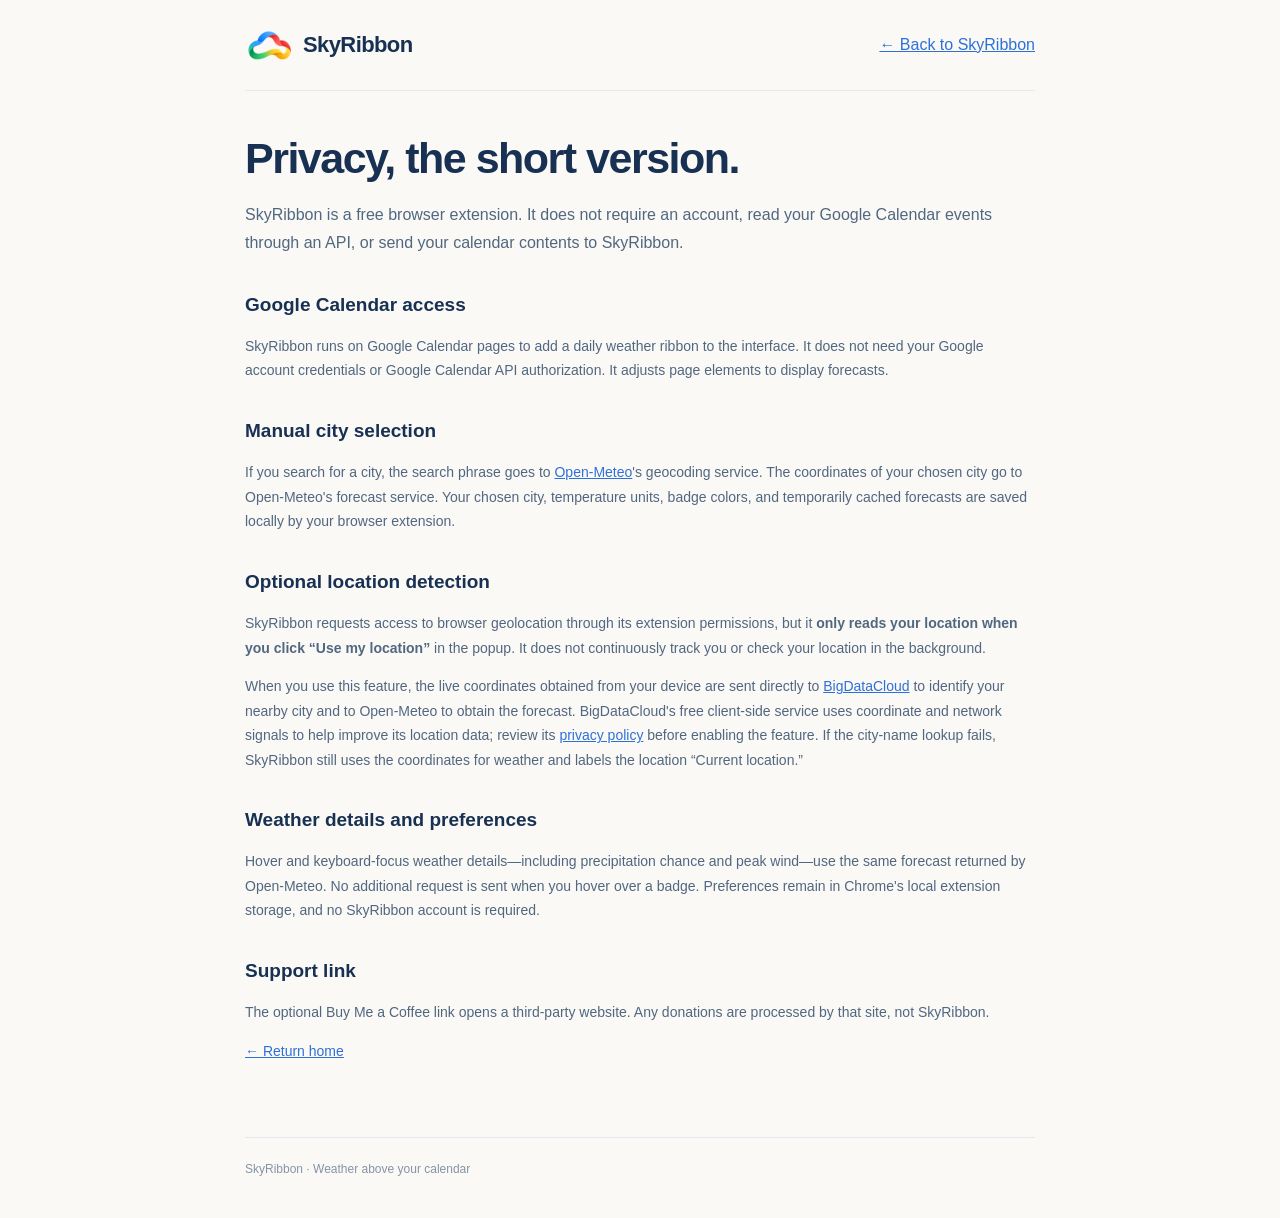
==== commit f6d78f7b: "Add files via upload" ====
--- a/privacy.html
+++ b/privacy.html
@@ -1 +1,42 @@
-<!doctype html><html lang="en"><head><meta charset="utf-8"><meta name="viewport" content="width=device-width,initial-scale=1"><title>Privacy · SkyRibbon</title><link rel="stylesheet" href="styles.css"><link rel="icon" href="favicon.svg" type="image/svg+xml"><style>.privacy{max-width:760px;margin:65px auto 100px;line-height:1.75;color:#536a85}.privacy h1{font-size:42px;color:#183153;margin-bottom:16px}.privacy h2{font-size:21px;color:#183153;margin-top:32px}.privacy p{font-size:15px}.privacy a{color:#4285f4;text-decoration:underline}</style></head><body><header class="site-header wrap"><a class="logo" href="index.html"><span class="logo-art" aria-hidden="true">⛅</span><span>SkyRibbon<span class="logodot">.</span></span></a><nav><a href="index.html">← Back to SkyRibbon</a></nav></header><main class="privacy wrap"><h1>Privacy, the short version.</h1><p>SkyRibbon doesn’t require an account. It doesn’t connect to your Google account or send your calendar events anywhere.</p><h2>What the extension accesses</h2><p>SkyRibbon runs on Google Calendar pages to display forecast badges alongside the calendar interface. It does not need permission to access your Google Calendar account or read the contents of your calendar through a Google API.</p><h2>What stays on your device</h2><p>Your selected city, temperature units, visibility preference, and temporarily cached forecasts are saved using Chrome’s local extension storage. They are not sent to SkyRibbon servers.</p><h2>Where weather requests go</h2><p>The extension requests city search results and weather forecasts from <a href="https://open-meteo.com/" target="_blank" rel="noopener noreferrer">Open-Meteo</a>. Those requests necessarily include a city search phrase or selected location coordinates, along with network metadata such as your IP address, according to Open-Meteo’s own privacy practices.</p><h2>Support link</h2><p>The optional Buy Me a Coffee link takes you to an external website; any payments are handled there, not by SkyRibbon.</p><p><a href="index.html">← Return home</a></p></main><footer class="wrap">SkyRibbon · Weather above your calendar</footer></body></html>
+<!doctype html>
+<html lang="en">
+<head>
+  <meta charset="utf-8">
+  <meta name="viewport" content="width=device-width,initial-scale=1">
+  <meta name="theme-color" content="#faf9f6">
+  <title>Privacy · SkyRibbon</title>
+  <meta name="description" content="How SkyRibbon handles location, weather forecasts and calendar data.">
+  <link rel="icon" href="favicon.ico?v=20261025c" sizes="any">
+  <link rel="icon" type="image/svg+xml" href="favicon.svg?v=20261025c">
+  <style>
+    :root{font:16px/1.65 Arial,Helvetica,sans-serif;color:#183153;background:#faf9f6}
+    *{box-sizing:border-box}body{margin:0}a{color:#2f70d8}header,main,footer{width:min(790px,calc(100% - 40px));margin-inline:auto}
+    header{display:flex;align-items:center;justify-content:space-between;padding:26px 0;border-bottom:1px solid #e4e9f0}
+    .brand{display:flex;align-items:center;gap:10px;text-decoration:none;color:#183153;font-size:22px;font-weight:800;letter-spacing:-.6px}
+    .brand img{width:48px;height:38px;object-fit:contain}main{padding:42px 0 60px}
+    h1{font-size:clamp(32px,5vw,43px);letter-spacing:-1.5px;margin:0 0 12px;line-height:1.2}
+    h2{font-size:19px;margin:32px 0 8px}p,li{color:#516780;font-size:14px;line-height:1.75}ul{padding-left:22px}
+    .intro{font-size:16px}footer{border-top:1px solid #e4e9f0;padding:22px 0 38px;color:#8594a6;font-size:12px}
+  </style>
+</head>
+<body>
+  <header><a class="brand" href="/"><img src="skyribbon-symbol.png" width="48" height="38" alt="">SkyRibbon</a><a href="/">← Back to SkyRibbon</a></header>
+  <main>
+    <h1>Privacy, the short version.</h1>
+    <p class="intro">SkyRibbon is a free browser extension. It does not require an account, read your Google Calendar events through an API, or send your calendar contents to SkyRibbon.</p>
+    <h2>Google Calendar access</h2>
+    <p>SkyRibbon runs on Google Calendar pages to add a daily weather ribbon to the interface. It does not need your Google account credentials or Google Calendar API authorization. It adjusts page elements to display forecasts.</p>
+    <h2>Manual city selection</h2>
+    <p>If you search for a city, the search phrase goes to <a href="https://open-meteo.com/" target="_blank" rel="noopener noreferrer">Open-Meteo</a>'s geocoding service. The coordinates of your chosen city go to Open-Meteo's forecast service. Your chosen city, temperature units, badge colors, and temporarily cached forecasts are saved locally by your browser extension.</p>
+    <h2>Optional location detection</h2>
+    <p>SkyRibbon requests access to browser geolocation through its extension permissions, but it <strong>only reads your location when you click “Use my location”</strong> in the popup. It does not continuously track you or check your location in the background.</p>
+    <p>When you use this feature, the live coordinates obtained from your device are sent directly to <a href="https://www.bigdatacloud.com/" target="_blank" rel="noopener noreferrer">BigDataCloud</a> to identify your nearby city and to Open-Meteo to obtain the forecast. BigDataCloud's free client-side service uses coordinate and network signals to help improve its location data; review its <a href="https://www.bigdatacloud.com/privacy-and-cookie-policy" target="_blank" rel="noopener noreferrer">privacy policy</a> before enabling the feature. If the city-name lookup fails, SkyRibbon still uses the coordinates for weather and labels the location “Current location.”</p>
+    <h2>Weather details and preferences</h2>
+    <p>Hover and keyboard-focus weather details—including precipitation chance and peak wind—use the same forecast returned by Open-Meteo. No additional request is sent when you hover over a badge. Preferences remain in Chrome's local extension storage, and no SkyRibbon account is required.</p>
+    <h2>Support link</h2>
+    <p>The optional Buy Me a Coffee link opens a third-party website. Any donations are processed by that site, not SkyRibbon.</p>
+    <p><a href="/">← Return home</a></p>
+  </main>
+  <footer>SkyRibbon · Weather above your calendar</footer>
+</body>
+</html>
